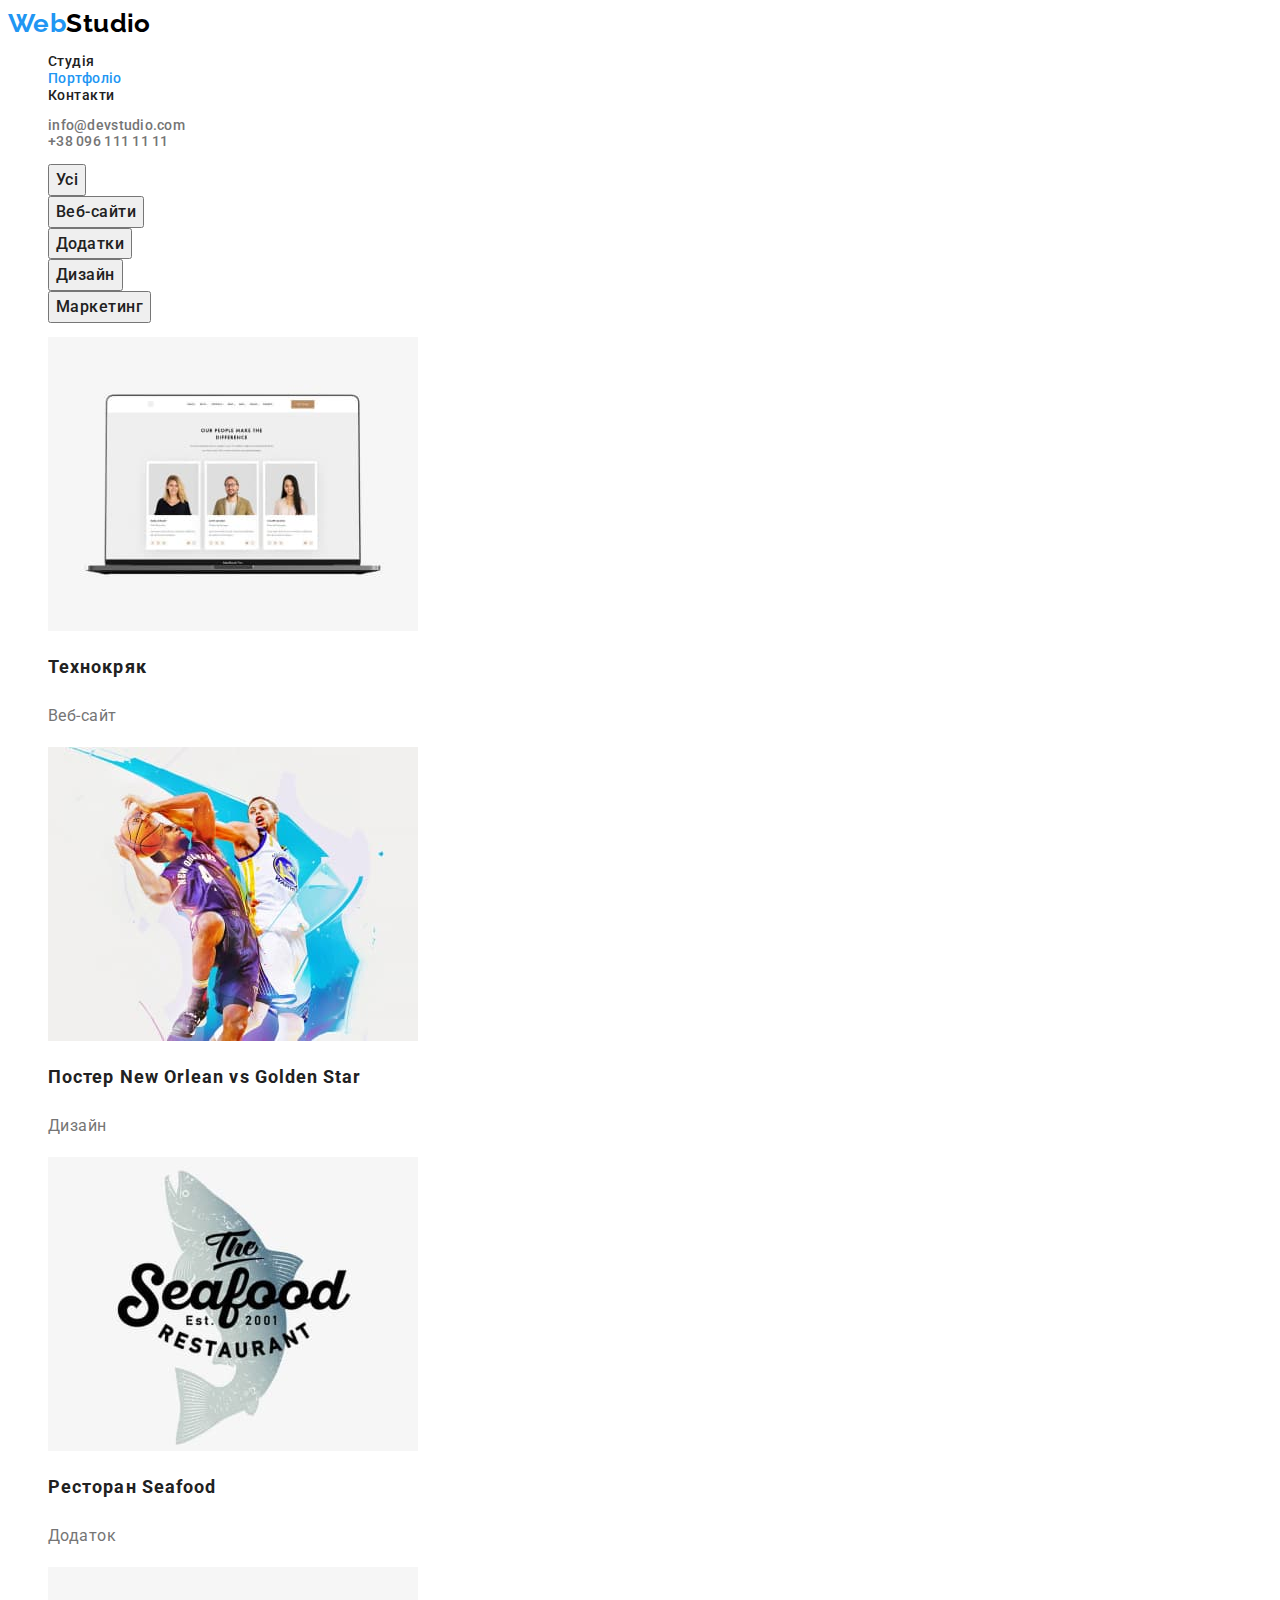
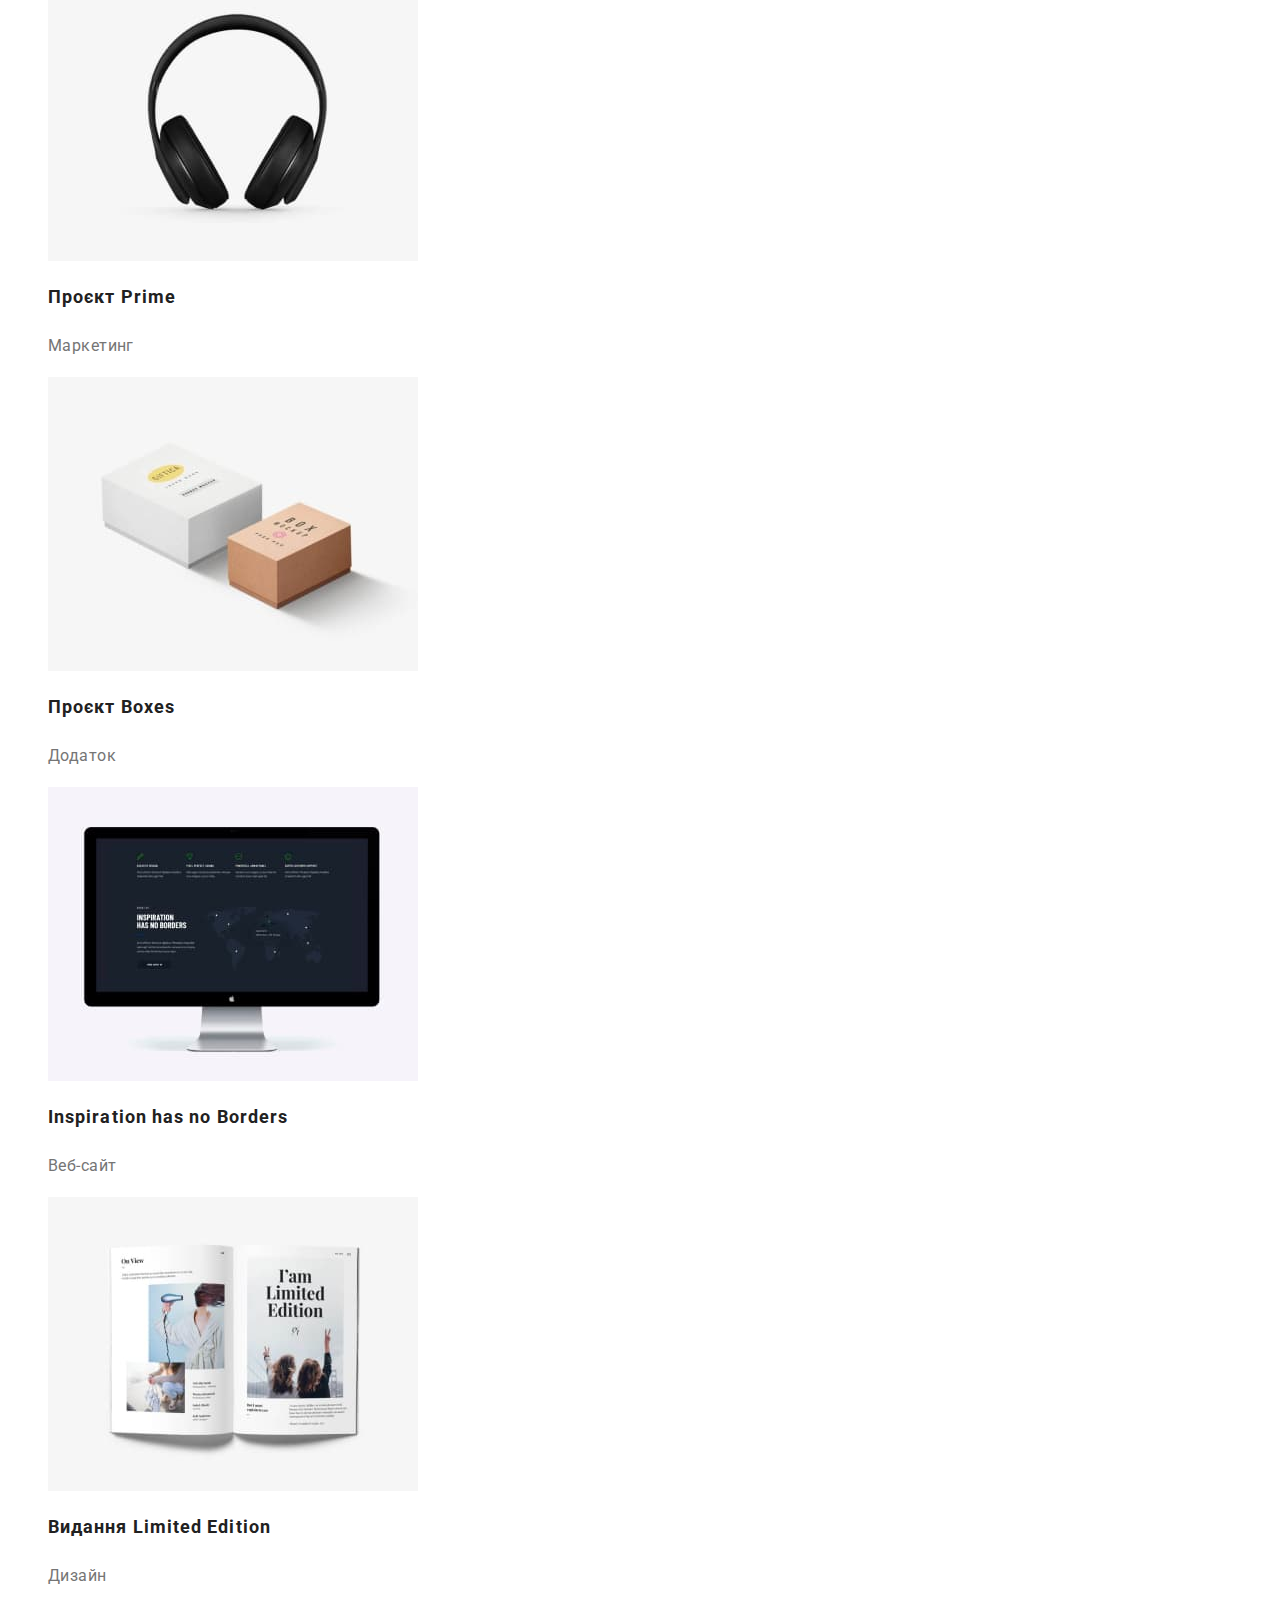
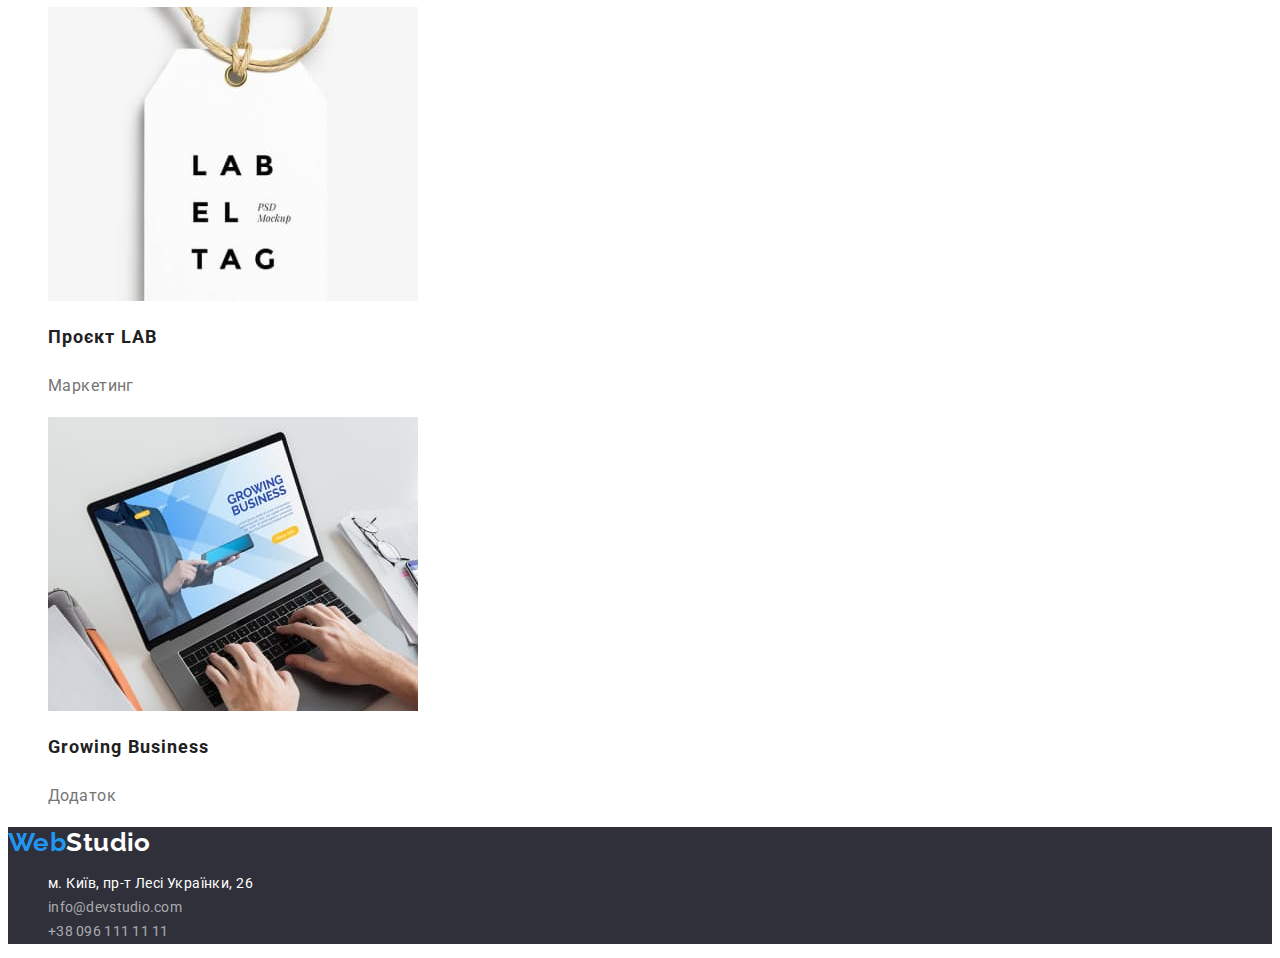
==== portfolio.html @ 1c21b62e "start" ====
<!DOCTYPE html>
<html lang="uk">

<head>
  <meta charset="UTF-8" />
  <meta http-equiv="X-UA-Compatible" content="IE=edge" />
  <meta name="viewport" content="width=device-width, initial-scale=1.0" />
  <title>Document</title>
  <link rel="preconnect" href="https://fonts.googleapis.com" />
  <link rel="preconnect" href="https://fonts.googleapis.com" />
  <link rel="preconnect" href="https://fonts.gstatic.com" crossorigin />
  <link href="https://fonts.googleapis.com/css2?family=Raleway:wght@700&family=Roboto:wght@400;500;700;900&display=swap"
    rel="stylesheet" />

  <link rel="stylesheet" href="./css/styles.css" />
</head>

<body>
  <!--Шапка-->
  <header>
    <nav>
      <a href="./index.html" class="logo">
        <span class="logoblue">Web</span><span class="logoblack">Studio</span></a>
      <ul class="site-nav list">
        <li><a class="site-nav-link link" href="./index.html">Студія</a></li>
        <li><a class="site-nav-link link current" href="./portfolio.html">Портфоліо</a></li>
        <li><a class="site-nav-link link" href="">Контакти</a></li>
      </ul>
    </nav>
    <ul class="contacts list">
      <li>
        <a class="link contacts" href="mailto:info@devstudio.com">info@devstudio.com</a>
      </li>
      <li><a class="link contacts" href="tel:+380961111111">+38 096 111 11 11</a></li>
    </ul>
  </header>
  <main>
    <section>
      <h1 class="visually-hidden">Портфоліо</h1>
      <ul class="filter list">
        <li><button type="button" class="filter-btn btn">Усі</button></li>
        <li><button type="button" class="filter-btn btn">Веб-сайти</button></li>
        <li><button type="button" class="filter-btn btn">Додатки</button></li>
        <li><button type="button" class="filter-btn btn">Дизайн</button></li>
        <li><button type="button" class="filter-btn btn">Маркетинг</button></li>
      </ul>

      <ul class="list projects-list">
        <li>
          <a class="link" href="">
            <img src="images/project_1.jpg" alt="Технокряк" width="370" />
            <h2 class="title">Технокряк</h2>
            <p class="project-text">Веб-сайт</p>
          </a>
        </li>
        <li>
          <a class="link" href="">
            <img src="images/project_2.jpg" alt="Постер New Orlean vs Golden Star" width="370" />
            <h2 class="title">Постер New Orlean vs Golden Star</h2>
            <p class="project-text">Дизайн</p>
          </a>
        </li>
        <li>
          <a class="link" href="">
            <img src="images/project_3.jpg" alt="Ресторан Seafood" width="370" />
            <h2 class="title">Ресторан Seafood</h2>
            <p class="project-text">Додаток</p>
          </a>
        </li>
        <li>
          <a class="link" href="">
            <img src="images/project_4.jpg" alt="Проєкт Prime" width="370" />
            <h2 class="title">Проєкт Prime</h2>
            <p class="project-text">Маркетинг</p>
          </a>
        </li>
        <li>
          <a class="link" href="">
            <img src="images/project_5.jpg" alt="Проєкт Boxes" width="370" />
            <h2 class="title">Проєкт Boxes</h2>
            <p class="project-text">Додаток</p>
          </a>
        </li>
        <li>
          <a class="link" href="">
            <img src="images/project_6.jpg" alt="Inspiration has no Borders" width="370" />
            <h2 class="title">Inspiration has no Borders</h2>
            <p class="project-text">Веб-сайт</p>
          </a>
        </li>
        <li>
          <a class="link" href="">
            <img src="images/project_7.jpg" alt="Видання Limited Edition" width="370" />
            <h2 class="title">Видання Limited Edition</h2>
            <p class="project-text">Дизайн</p>
          </a>
        </li>
        <li>
          <a class="link" href="">
            <img src="images/project_8.jpg" alt="Проєкт LAB" width="370" />
            <h2 class="title">Проєкт LAB</h2>
            <p class="project-text">Маркетинг</p>
          </a>
        </li>
        <li>
          <a class="link" href="">
            <img src="images/project_9.jpg" alt="Growing Business" width="370" />
            <h2 class="title">Growing Business</h2>
            <p class="project-text">Додаток</p>
          </a>
        </li>
      </ul>
    </section>
  </main>

  <footer class="footer">
    <a href="./index.html" class="logo">
      <span class="logoblue">Web</span><span class="logowhite">Studio</span>
    </a>

    <address class="address">
      <ul class="list">
        <li>
          <a class="link address-map" href="https://goo.gl/maps/4FR4H319p54yyL9i7">
            м. Київ, пр-т Лесі Українки, 26</a>
        </li>
        <li class="contacts-list">
          <a class="link address-cont contacts" href="mailto:info@devstudio.com">info@devstudio.com</a>
        </li>
        <li class="contacts">
          <a class="link address-cont contacts" href="tel:+380961111111">+38 096 111 11 11</a>
        </li>
      </ul>
    </address>
  </footer>
</body>

</html>
---- css/styles.css ----
:root {
    --primary-text-color: #757575;
    --title-text-color: #212121;
    --accent-color: #2196F3;
    --primary-white-color: #FFFFFF;
    --logo-black-color: #000000;
    --background-grey-color: #F5F4FA;
}

body {
    background-color: var(--primary-white-color);
    color: var(--primary-text-color);

    font-family: Roboto, sans-serif;
    font-size: 14px;

    letter-spacing: 0.03em;
}

.visually-hidden {
    position: absolute;
    width: 1px;
    height: 1px;
    margin: -1px;
    border: 0;
    padding: 0;

    white-space: nowrap;
    clip-path: inset(100%);
    clip: rect(0 0 0 0);
    overflow: hidden;
}

.list {
    list-style: none;
}

.link {
    text-decoration: none;
}

.link:hover,
.link:focus {
    color: var(--accent-color);
}

.logo {
    font-family: Raleway, sans-serif;
    font-style: normal;
    font-weight: 700;
    font-size: 26px;
    line-height: 1.19;
    text-decoration: none;
}

.logoblue {
    color: var(--accent-color);
}

.logoblack {
    color: var(--logo-black-color);
}

.logowhite {
    color: var(--primary-white-color);
}

/* Site nav */
.site-nav-link {
    color: var(--title-text-color);
    font-weight: 500;
    line-height: 1.14;
    text-decoration: none;
}

/* .site-nav-link:hover,
.site-nav-link:focus{
    color: var(--accent-color);
} */

.contacts {
    color: var(--primary-text-color);
    font-weight: 500;
    line-height: 1.14;
    letter-spacing: 0.02em;
}

/* .contacts:hover, 
.contacts:focus{
    color: var(--accent-color);
} */
.current {
    color: var(--accent-color);
}

/* Hero */
.hero {
    background-color: #2F303A;
}

.hero-title {
    color: var(--primary-white-color);
    font-weight: 900;
    font-size: 44px;
    line-height: 1.36;
    text-align: center;
    letter-spacing: 0.06em;
    text-transform: uppercase;
}

.btn {
    font-family: inherit;
    cursor: pointer;
}

.button-hero {
    color: var(--primary-white-color);
    font-weight: 700;
    font-size: 16px;
    line-height: 1.88;
    letter-spacing: 0.06em;

    background-color: var(--accent-color);
}

.button-hero:hover,
.button-hero:focus {
    background-color: #188CE8;
}


/* Section */
.section-title {
    color: var(--title-text-color);

    font-weight: 700;
    font-size: 36px;
    line-height: 1.17;
    text-align: center;
}

.feature-list-title {
    color: var(--title-text-color);
    font-weight: 700;
    font-size: 14px;
    line-height: 1.14;
    text-transform: uppercase;
}

/* Featchers */
.feature-list .title {
    color: var(--title-text-color);
}

.feature-list {
    line-height: 1.71;
}

.our-team {
    background-color: var(--background-grey-color);
}

.our-team .title {
    color: var(--title-text-color);
    font-weight: 500;
    font-size: 16px;
    line-height: 1.18;
}

.our-team-profession {
    font-size: 16px;
    line-height: 1.18;
}

/* footer */
.footer {
    background-color: #2F303A;
}

.address {
    font-style: normal;
    font-weight: 400;
    line-height: 1.71;
}

.address-map {
    color: var(--primary-white-color);
}

.address-cont {
    color: rgba(255, 255, 255, 0.6);
    font-weight: normal;
    line-height: 1.71;
}

/* .address-cont:hover,
.address-cont:focus{
    color: var(--accent-color);
} */

/* Projects */
.filter-btn {
    color: var(--title-text-color);
    font-style: normal;
    font-weight: 500;
    font-size: 16px;
    line-height: 1.62;
    text-align: center;
    letter-spacing: 0.03em;
}

.filter-btn:hover,
.filter-btn:focus {
    color: var(--primary-white-color);
    background-color: var(--accent-color);
}

.projects-list .title {
    color: var(--title-text-color);
    font-weight: 700;
    font-size: 18px;
    line-height: 2;
    letter-spacing: 0.06em;
}

.project-text {
    color: var(--primary-text-color);
    font-weight: 400;
    font-size: 16px;
    line-height: 1.88;
}
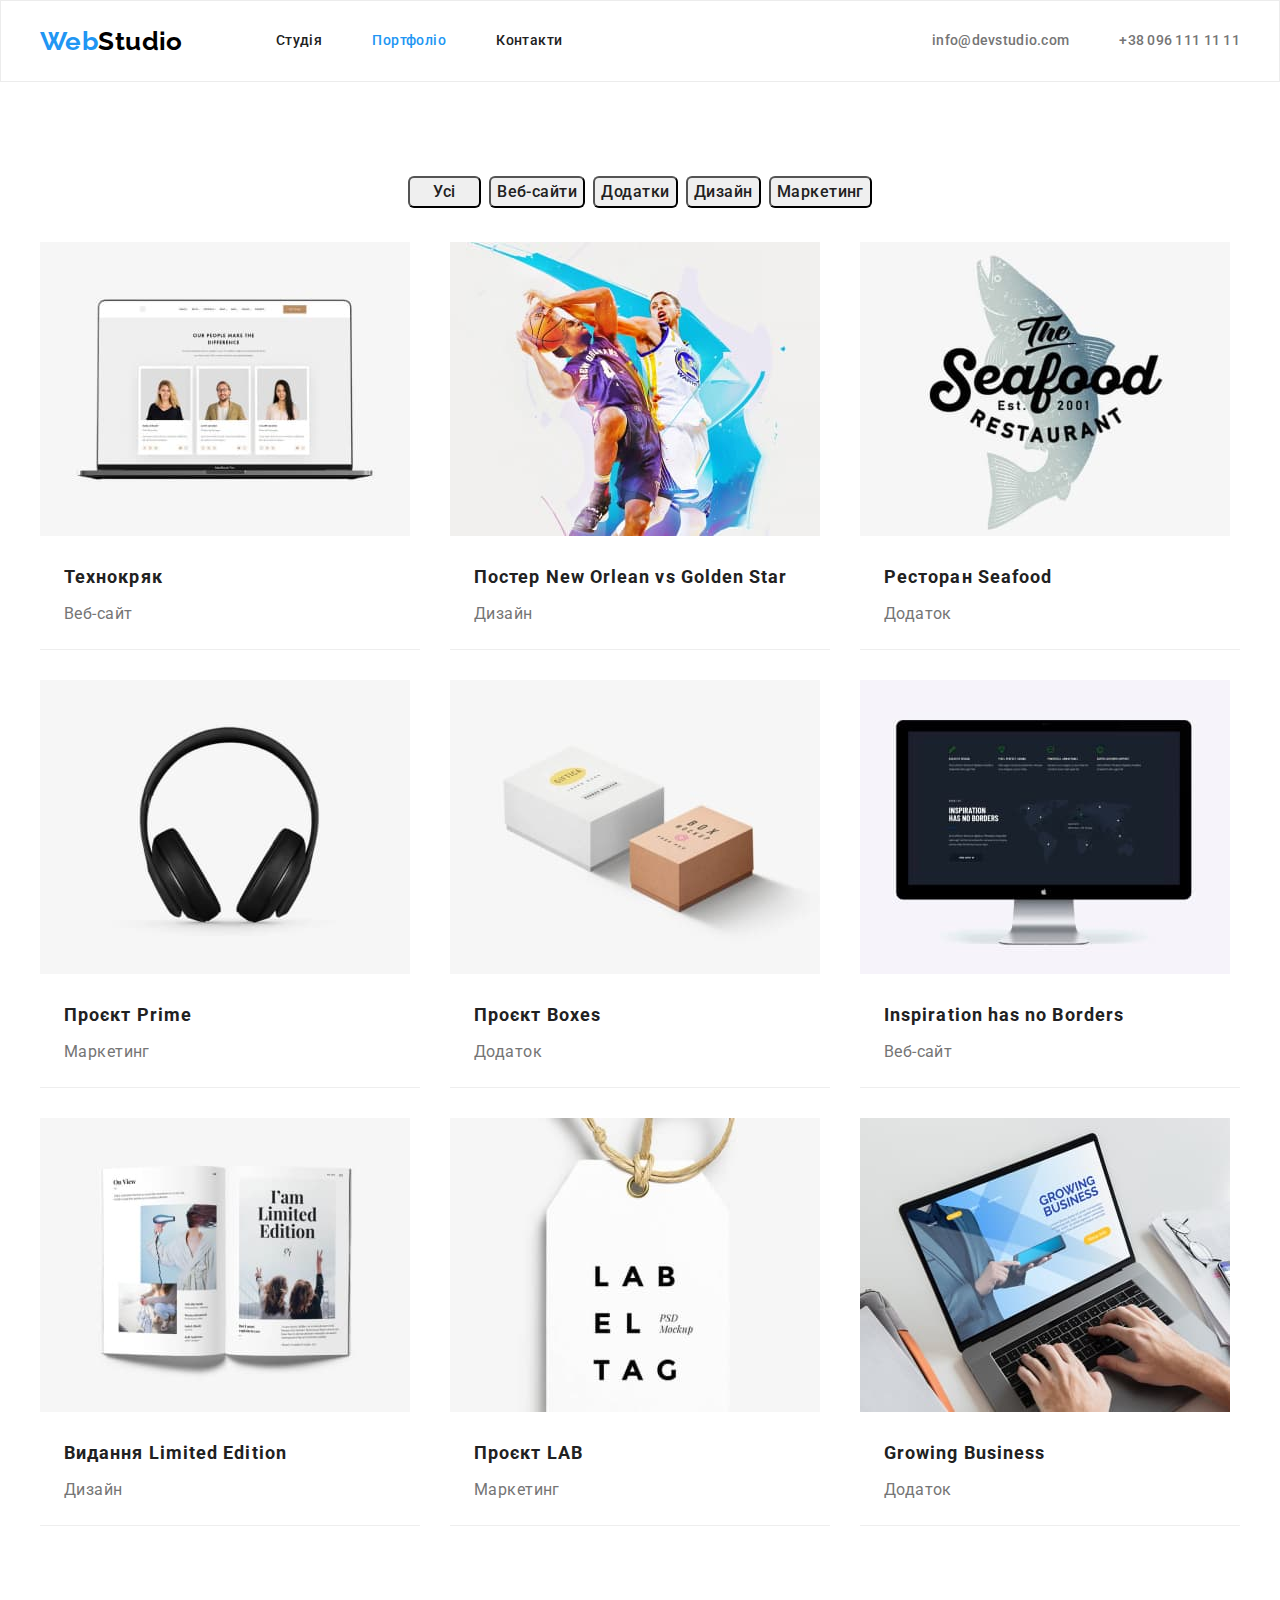
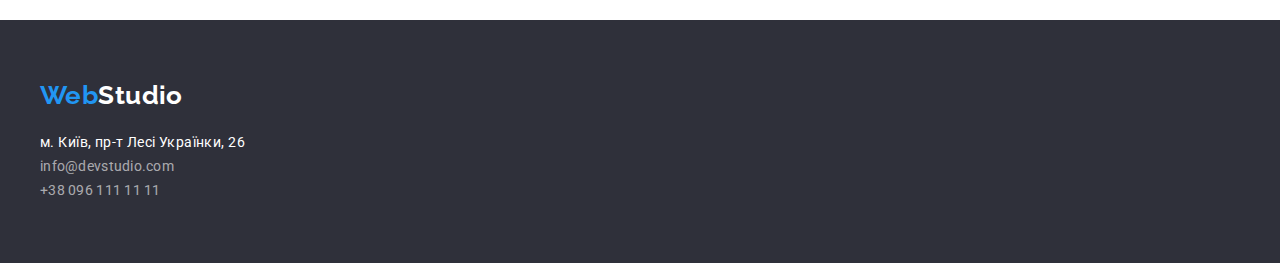
==== commit b738f82d: "hw3 first" ====
--- a/portfolio.html
+++ b/portfolio.html
@@ -11,109 +11,119 @@
   <link rel="preconnect" href="https://fonts.gstatic.com" crossorigin />
   <link href="https://fonts.googleapis.com/css2?family=Raleway:wght@700&family=Roboto:wght@400;500;700;900&display=swap"
     rel="stylesheet" />
-
+  <link rel="stylesheet" href="https://cdnjs.cloudflare.com/ajax/libs/modern-normalize/1.1.0/modern-normalize.min.css">
   <link rel="stylesheet" href="./css/styles.css" />
 </head>
 
 <body>
   <!--Шапка-->
-  <header>
-    <nav>
+  <header class="header">
+    <div class="container main-nav">
       <a href="./index.html" class="logo">
         <span class="logoblue">Web</span><span class="logoblack">Studio</span></a>
-      <ul class="site-nav list">
-        <li><a class="site-nav-link link" href="./index.html">Студія</a></li>
-        <li><a class="site-nav-link link current" href="./portfolio.html">Портфоліо</a></li>
-        <li><a class="site-nav-link link" href="">Контакти</a></li>
+      <nav>
+        <ul class="site-nav list">
+          <li class="item"><a class="site-nav-link link " href="./index.html">Студія</a></li>
+          <li class="item"><a class="site-nav-link link current" href="./portfolio.html">Портфоліо</a></li>
+          <li class="item"><a class="site-nav-link link" href="">Контакти</a></li>
+        </ul>
+      </nav>
+      <ul class="contacts list">
+        <li class="item">
+          <a class="link contacts" href="mailto:info@devstudio.com">info@devstudio.com</a>
+        </li>
+        <li class="item">
+          <a class="link contacts" href="tel:+380961111111">+38 096 111 11 11</a>
+        </li>
       </ul>
-    </nav>
-    <ul class="contacts list">
-      <li>
-        <a class="link contacts" href="mailto:info@devstudio.com">info@devstudio.com</a>
-      </li>
-      <li><a class="link contacts" href="tel:+380961111111">+38 096 111 11 11</a></li>
-    </ul>
+    </div>
   </header>
+
   <main>
-    <section>
+   <div class="container">
+    <section class="section">
       <h1 class="visually-hidden">Портфоліо</h1>
       <ul class="filter list">
-        <li><button type="button" class="filter-btn btn">Усі</button></li>
-        <li><button type="button" class="filter-btn btn">Веб-сайти</button></li>
-        <li><button type="button" class="filter-btn btn">Додатки</button></li>
-        <li><button type="button" class="filter-btn btn">Дизайн</button></li>
-        <li><button type="button" class="filter-btn btn">Маркетинг</button></li>
+        <li class="item"><button type="button" class="filter-btn btn">Усі</button></li>
+        <li class="item"><button type="button" class="filter-btn btn">Веб-сайти</button></li>
+        <li class="item"><button type="button" class="filter-btn btn">Додатки</button></li>
+        <li class="item"><button type="button" class="filter-btn btn">Дизайн</button></li>
+        <li class="item"><button type="button" class="filter-btn btn">Маркетинг</button></li>
       </ul>
-
-      <ul class="list projects-list">
-        <li>
-          <a class="link" href="">
-            <img src="images/project_1.jpg" alt="Технокряк" width="370" />
-            <h2 class="title">Технокряк</h2>
-            <p class="project-text">Веб-сайт</p>
-          </a>
-        </li>
-        <li>
-          <a class="link" href="">
-            <img src="images/project_2.jpg" alt="Постер New Orlean vs Golden Star" width="370" />
-            <h2 class="title">Постер New Orlean vs Golden Star</h2>
-            <p class="project-text">Дизайн</p>
-          </a>
-        </li>
-        <li>
-          <a class="link" href="">
-            <img src="images/project_3.jpg" alt="Ресторан Seafood" width="370" />
-            <h2 class="title">Ресторан Seafood</h2>
-            <p class="project-text">Додаток</p>
-          </a>
-        </li>
-        <li>
-          <a class="link" href="">
-            <img src="images/project_4.jpg" alt="Проєкт Prime" width="370" />
-            <h2 class="title">Проєкт Prime</h2>
-            <p class="project-text">Маркетинг</p>
-          </a>
-        </li>
-        <li>
-          <a class="link" href="">
-            <img src="images/project_5.jpg" alt="Проєкт Boxes" width="370" />
-            <h2 class="title">Проєкт Boxes</h2>
-            <p class="project-text">Додаток</p>
-          </a>
-        </li>
-        <li>
-          <a class="link" href="">
-            <img src="images/project_6.jpg" alt="Inspiration has no Borders" width="370" />
-            <h2 class="title">Inspiration has no Borders</h2>
-            <p class="project-text">Веб-сайт</p>
-          </a>
-        </li>
-        <li>
-          <a class="link" href="">
-            <img src="images/project_7.jpg" alt="Видання Limited Edition" width="370" />
-            <h2 class="title">Видання Limited Edition</h2>
-            <p class="project-text">Дизайн</p>
-          </a>
-        </li>
-        <li>
-          <a class="link" href="">
-            <img src="images/project_8.jpg" alt="Проєкт LAB" width="370" />
-            <h2 class="title">Проєкт LAB</h2>
-            <p class="project-text">Маркетинг</p>
-          </a>
-        </li>
-        <li>
-          <a class="link" href="">
-            <img src="images/project_9.jpg" alt="Growing Business" width="370" />
-            <h2 class="title">Growing Business</h2>
-            <p class="project-text">Додаток</p>
-          </a>
-        </li>
-      </ul>
+    
+      <div class="flex-container">
+        <ul class="flex-container list projects-list">
+          <li class="flex-element">
+            <a class="link" href="">
+              <img src="images/project_1.jpg" alt="Технокряк" width="370" />
+              <h2 class="title">Технокряк</h2>
+              <p class="project-text">Веб-сайт</p>
+            </a>
+          </li>
+          <li class="flex-element">
+            <a class="link" href="">
+              <img src="images/project_2.jpg" alt="Постер New Orlean vs Golden Star" width="370" />
+              <h2 class="title">Постер New Orlean vs Golden Star</h2>
+              <p class="project-text">Дизайн</p>
+            </a>
+          </li>
+          <li class="flex-element">
+            <a class="link" href="">
+              <img src="images/project_3.jpg" alt="Ресторан Seafood" width="370" />
+              <h2 class="title">Ресторан Seafood</h2>
+              <p class="project-text">Додаток</p>
+            </a>
+          </li>
+          <li class="flex-element">
+            <a class="link" href="">
+              <img src="images/project_4.jpg" alt="Проєкт Prime" width="370" />
+              <h2 class="title">Проєкт Prime</h2>
+              <p class="project-text">Маркетинг</p>
+            </a>
+          </li>
+          <li class="flex-element">
+            <a class="link" href="">
+              <img src="images/project_5.jpg" alt="Проєкт Boxes" width="370" />
+              <h2 class="title">Проєкт Boxes</h2>
+              <p class="project-text">Додаток</p>
+            </a>
+          </li>
+          <li class="flex-element">
+            <a class="link" href="">
+              <img src="images/project_6.jpg" alt="Inspiration has no Borders" width="370" />
+              <h2 class="title">Inspiration has no Borders</h2>
+              <p class="project-text">Веб-сайт</p>
+            </a>
+          </li>
+          <li class="flex-element">
+            <a class="link" href="">
+              <img src="images/project_7.jpg" alt="Видання Limited Edition" width="370" />
+              <h2 class="title">Видання Limited Edition</h2>
+              <p class="project-text">Дизайн</p>
+            </a>
+          </li>
+          <li class="flex-element">
+            <a class="link" href="">
+              <img src="images/project_8.jpg" alt="Проєкт LAB" width="370" />
+              <h2 class="title">Проєкт LAB</h2>
+              <p class="project-text">Маркетинг</p>
+            </a>
+          </li>
+          <li class="flex-element">
+            <a class="link" href="">
+              <img src="images/project_9.jpg" alt="Growing Business" width="370" />
+              <h2 class="title">Growing Business</h2>
+              <p class="project-text">Додаток</p>
+            </a>
+          </li>
+        </ul>
+      </div>
     </section>
+   </div>
   </main>
 
-  <footer class="footer">
+<footer class="footer">
+  <div class="container">
     <a href="./index.html" class="logo">
       <span class="logoblue">Web</span><span class="logowhite">Studio</span>
     </a>
@@ -127,12 +137,13 @@
         <li class="contacts-list">
           <a class="link address-cont contacts" href="mailto:info@devstudio.com">info@devstudio.com</a>
         </li>
-        <li class="contacts">
+        <li class="contacts-list">
           <a class="link address-cont contacts" href="tel:+380961111111">+38 096 111 11 11</a>
         </li>
       </ul>
-    </address>
-  </footer>
+  </div>
+  </address>
+</footer>
 </body>
 
 </html>--- a/css/styles.css
+++ b/css/styles.css
@@ -1,3 +1,15 @@
+html {
+    box-sizing: border-box;
+}
+
+*,
+*::before,
+*::after {
+    box-sizing: inherit;
+}
+
+
+
 :root {
     --primary-text-color: #757575;
     --title-text-color: #212121;
@@ -31,7 +43,18 @@
     overflow: hidden;
 }
 
+.container {
+    width: 1230px;
+    padding-left: 15px;
+    padding-right: 15px;
+    /* margin-left: auto;
+  margin-right: auto; */
+    margin: 0 auto;
+}
+
 .list {
+    padding: 0;
+    margin: 0;
     list-style: none;
 }
 
@@ -44,7 +67,18 @@
     color: var(--accent-color);
 }
 
+.header {
+    border: 1px solid #ECECEC;
+}
+
+.main-nav {
+    display: flex;
+    align-items: center;
+}
+
 .logo {
+    display: block; 
+
     font-family: Raleway, sans-serif;
     font-style: normal;
     font-weight: 700;
@@ -66,25 +100,51 @@
 }
 
 /* Site nav */
+.site-nav {
+    display: flex;
+    margin-left: 93px;
+}
+
 .site-nav-link {
+    display: block;
+
+    padding-top: 32px;
+    padding-bottom: 32px;
+
     color: var(--title-text-color);
     font-weight: 500;
     line-height: 1.14;
     text-decoration: none;
 }
 
+
+
+.site-nav .item+.item {
+    margin-left: 50px;
+}
+
 /* .site-nav-link:hover,
 .site-nav-link:focus{
     color: var(--accent-color);
 } */
 
 .contacts {
+    display: flex;
+    margin-left: auto;
     color: var(--primary-text-color);
     font-weight: 500;
     line-height: 1.14;
     letter-spacing: 0.02em;
 }
-
+.contacts .link {
+    display: block;
+    margin-left: auto;
+    padding-top: 32px;
+    padding-bottom: 32px;
+}
+.contacts .item+.item {
+    margin-left: 50px;
+}
 /* .contacts:hover, 
 .contacts:focus{
     color: var(--accent-color);
@@ -95,22 +155,31 @@
 
 /* Hero */
 .hero {
+    padding: 200px 0px;
     background-color: #2F303A;
+    text-align: center;
 }
 
 .hero-title {
+    margin-top: 0px;
+    margin-bottom: 30px;
     color: var(--primary-white-color);
     font-weight: 900;
     font-size: 44px;
     line-height: 1.36;
-    text-align: center;
     letter-spacing: 0.06em;
     text-transform: uppercase;
+
+
 }
 
 .btn {
+    display: inline-block;
     font-family: inherit;
     cursor: pointer;
+    border-radius: 6px;
+    
+    
 }
 
 .button-hero {
@@ -130,7 +199,14 @@
 
 
 /* Section */
+.section {
+    padding-top: 94px;
+    padding-bottom: 94px;
+}
 .section-title {
+    margin-top: 0px;
+    margin-bottom: 50px;
+
     color: var(--title-text-color);
 
     font-weight: 700;
@@ -138,8 +214,19 @@
     line-height: 1.17;
     text-align: center;
 }
+/* Featchers */
+.feature-list {
+    display: flex;
+    
+    line-height: 1.71;
+}
+.feature-list .item+.item {
+    margin-left: 30px;
+}
 
 .feature-list-title {
+    margin-top: 0px;
+    margin-bottom: 10px;
     color: var(--title-text-color);
     font-weight: 700;
     font-size: 14px;
@@ -147,37 +234,68 @@
     text-transform: uppercase;
 }
 
-/* Featchers */
+
 .feature-list .title {
     color: var(--title-text-color);
 }
 
-.feature-list {
-    line-height: 1.71;
-}
-
+.feature-list p {
+    margin-top: 0px;
+    margin-bottom: 0px;
+}
+
+.our-works {
+    padding-top: 0;
+}
+.our-works-list{
+    display: flex;
+}
+
+.our-works-list .item+.item {
+    margin-left: 30px;
+}
 .our-team {
     background-color: var(--background-grey-color);
 }
+.our-team-box{
+    box-shadow: 0px 1px 3px rgba(0, 0, 0, 0.12), 0px 1px 1px rgba(0, 0, 0, 0.14), 0px 2px 1px rgba(0, 0, 0, 0.2);
+    border-radius: 0px 0px 4px 4px;
+}
+
+.our-team-list {
+    display: flex;
+}
+.our-team-list .item+.item {
+    margin-left: 30px;
+}
 
 .our-team .title {
+    margin-top: 30px;
+    margin-bottom: 10px;
+
     color: var(--title-text-color);
     font-weight: 500;
     font-size: 16px;
     line-height: 1.18;
+    text-align: center;
 }
 
 .our-team-profession {
+    margin-top: 10px;
+    margin-bottom: 30px;
     font-size: 16px;
     line-height: 1.18;
+    text-align: center;
 }
 
 /* footer */
+
 .footer {
     background-color: #2F303A;
 }
 
 .address {
+    margin-top: 20px;
     font-style: normal;
     font-weight: 400;
     line-height: 1.71;
@@ -192,14 +310,30 @@
     font-weight: normal;
     line-height: 1.71;
 }
-
+.footer .container{
+    padding-top: 60px;
+    padding-bottom: 60px;
+}
 /* .address-cont:hover,
 .address-cont:focus{
     color: var(--accent-color);
 } */
 
 /* Projects */
+.filter {
+    display: flex;
+    justify-content: center;
+    margin-bottom: 34px;
+    
+}
+
+.filter .item+.item {
+    margin-left: 8px;
+}
+
 .filter-btn {
+    /* margin-right: 8px; */
+    min-width: 73px;
     color: var(--title-text-color);
     font-style: normal;
     font-weight: 500;
@@ -209,6 +343,8 @@
     letter-spacing: 0.03em;
 }
 
+
+
 .filter-btn:hover,
 .filter-btn:focus {
     color: var(--primary-white-color);
@@ -216,6 +352,8 @@
 }
 
 .projects-list .title {
+    margin-left: 24px;
+
     color: var(--title-text-color);
     font-weight: 700;
     font-size: 18px;
@@ -224,8 +362,49 @@
 }
 
 .project-text {
+    margin-top: 0px;
+    margin-bottom: 20px;
+    margin-left: 24px;
+
     color: var(--primary-text-color);
     font-weight: 400;
     font-size: 16px;
     line-height: 1.88;
-}+}
+
+.flex-element .title {
+    margin-top: 20px;
+    margin-bottom: 4px;
+}
+.flex-container {
+    display: flex;
+    flex-wrap: wrap;
+    
+}
+
+.flex-element {
+    width: calc((100% - 60px) / 3);
+    margin-right: 30px;
+    margin-bottom: 30px;
+
+    border-bottom-width: 1px;
+    border-bottom-style: solid;
+    border-bottom-color: #EEEEEE;
+}
+
+.flex-element:nth-child(3n) {
+    margin-right: 0;
+}
+.flex-element:nth-last-child(-n + 3) {
+    margin-bottom: 0;
+}
+/* Альтернатива
+.flex-element:not(:nth-child(3n)){
+    margin-right: 30px;
+}
+.flex-element:not(:nth-last-child(-n + 3)){
+    margin-bottom: 30px;
+} */
+
+
+
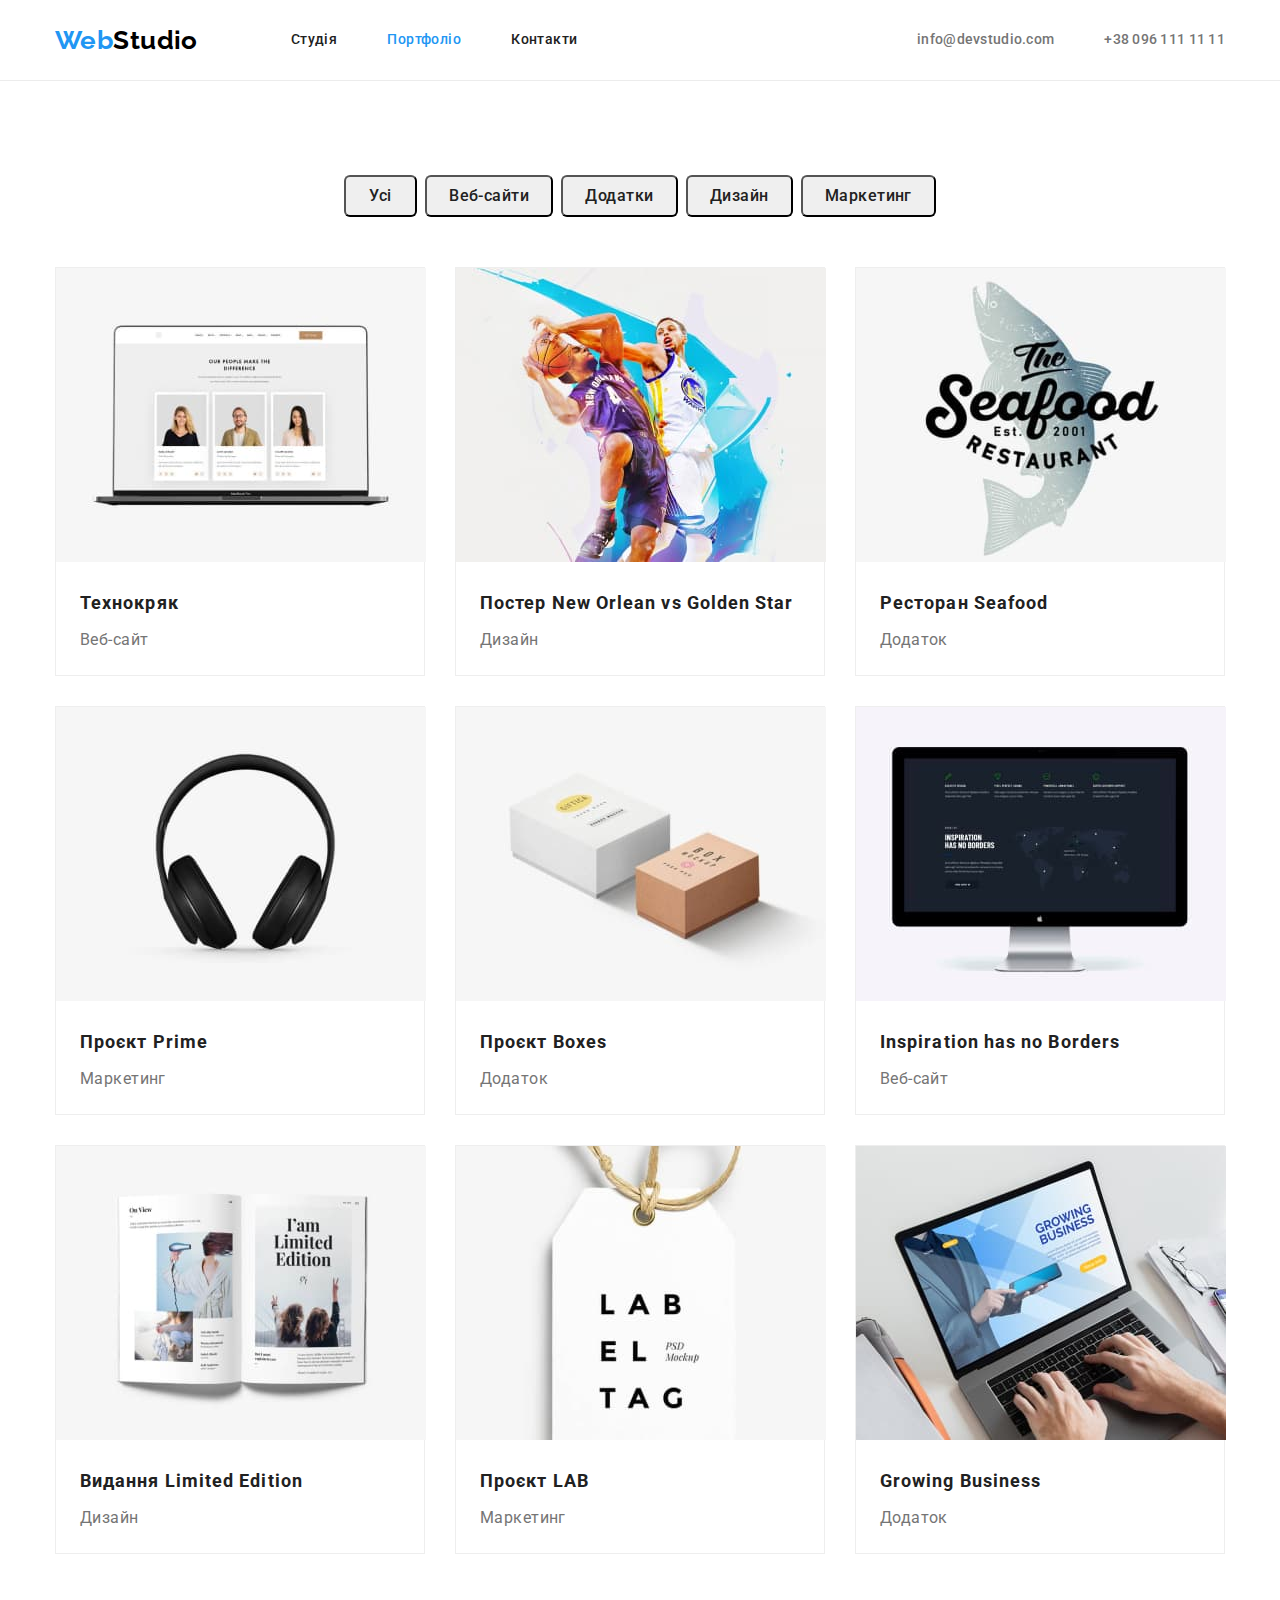
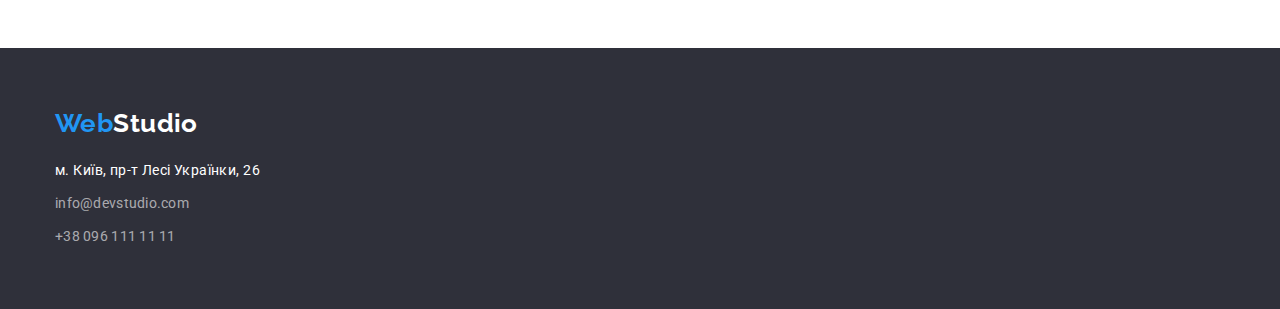
==== commit 96c96455: "2nd chance" ====
--- a/portfolio.html
+++ b/portfolio.html
@@ -40,8 +40,10 @@
   </header>
 
   <main>
-   <div class="container">
+   
     <section class="section">
+      <div class="container">
+
       <h1 class="visually-hidden">Портфоліо</h1>
       <ul class="filter list">
         <li class="item"><button type="button" class="filter-btn btn">Усі</button></li>
@@ -56,70 +58,90 @@
           <li class="flex-element">
             <a class="link" href="">
               <img src="images/project_1.jpg" alt="Технокряк" width="370" />
-              <h2 class="title">Технокряк</h2>
-              <p class="project-text">Веб-сайт</p>
+              <div class="flex-description">
+                <h2 class="title">Технокряк</h2>
+                <p class="project-text">Веб-сайт</p>
+              </div>
             </a>
           </li>
           <li class="flex-element">
             <a class="link" href="">
               <img src="images/project_2.jpg" alt="Постер New Orlean vs Golden Star" width="370" />
+              <div class="flex-description"> 
               <h2 class="title">Постер New Orlean vs Golden Star</h2>
               <p class="project-text">Дизайн</p>
+              </div>
             </a>
           </li>
           <li class="flex-element">
             <a class="link" href="">
               <img src="images/project_3.jpg" alt="Ресторан Seafood" width="370" />
+            <div class="flex-description">
               <h2 class="title">Ресторан Seafood</h2>
               <p class="project-text">Додаток</p>
+            </div>
             </a>
           </li>
           <li class="flex-element">
             <a class="link" href="">
               <img src="images/project_4.jpg" alt="Проєкт Prime" width="370" />
-              <h2 class="title">Проєкт Prime</h2>
-              <p class="project-text">Маркетинг</p>
+              <div class="flex-description">
+                <h2 class="title">Проєкт Prime</h2>
+                <p class="project-text">Маркетинг</p>
+              </div>
             </a>
           </li>
           <li class="flex-element">
             <a class="link" href="">
               <img src="images/project_5.jpg" alt="Проєкт Boxes" width="370" />
-              <h2 class="title">Проєкт Boxes</h2>
-              <p class="project-text">Додаток</p>
+              <div class="flex-description">
+                <h2 class="title">Проєкт Boxes</h2>
+                <p class="project-text">Додаток</p>
+              </div>
             </a>
           </li>
           <li class="flex-element">
             <a class="link" href="">
               <img src="images/project_6.jpg" alt="Inspiration has no Borders" width="370" />
-              <h2 class="title">Inspiration has no Borders</h2>
-              <p class="project-text">Веб-сайт</p>
+              <div class="flex-description">
+                <h2 class="title">Inspiration has no Borders</h2>
+                <p class="project-text">Веб-сайт</p>
+              </div>
             </a>
           </li>
           <li class="flex-element">
             <a class="link" href="">
               <img src="images/project_7.jpg" alt="Видання Limited Edition" width="370" />
-              <h2 class="title">Видання Limited Edition</h2>
-              <p class="project-text">Дизайн</p>
+              <div class="flex-description">
+                <h2 class="title">Видання Limited Edition</h2>
+                <p class="project-text">Дизайн</p>
+              </div>
             </a>
           </li>
           <li class="flex-element">
             <a class="link" href="">
               <img src="images/project_8.jpg" alt="Проєкт LAB" width="370" />
-              <h2 class="title">Проєкт LAB</h2>
-              <p class="project-text">Маркетинг</p>
+              <div class="flex-description">
+                <h2 class="title">Проєкт LAB</h2>
+                <p class="project-text">Маркетинг</p>
+              </div>
             </a>
           </li>
           <li class="flex-element">
             <a class="link" href="">
               <img src="images/project_9.jpg" alt="Growing Business" width="370" />
-              <h2 class="title">Growing Business</h2>
-              <p class="project-text">Додаток</p>
+              <div class="flex-description">
+                <h2 class="title">Growing Business</h2>
+                <p class="project-text">Додаток</p>
+              </div>
             </a>
           </li>
         </ul>
       </div>
+
+      </div>
     </section>
-   </div>
+   
   </main>
 
 <footer class="footer">
--- a/css/styles.css
+++ b/css/styles.css
@@ -44,7 +44,7 @@
 }
 
 .container {
-    width: 1230px;
+    width: 1200px;
     padding-left: 15px;
     padding-right: 15px;
     /* margin-left: auto;
@@ -68,7 +68,9 @@
 }
 
 .header {
-    border: 1px solid #ECECEC;
+    border-bottom-width: 1px;
+    border-bottom-style: solid;
+    border-bottom-color: #ECECEC;
 }
 
 .main-nav {
@@ -161,15 +163,17 @@
 }
 
 .hero-title {
-    margin-top: 0px;
+    margin: 0px auto;
     margin-bottom: 30px;
+
     color: var(--primary-white-color);
     font-weight: 900;
     font-size: 44px;
     line-height: 1.36;
     letter-spacing: 0.06em;
     text-transform: uppercase;
-
+    max-width: 696px;
+    text-align: center;
 
 }
 
@@ -183,6 +187,10 @@
 }
 
 .button-hero {
+    /* padding: 10px 32px; */
+    width: 216px;
+    height: 50px;
+
     color: var(--primary-white-color);
     font-weight: 700;
     font-size: 16px;
@@ -235,15 +243,19 @@
 }
 
 
-.feature-list .title {
-    color: var(--title-text-color);
-}
+/* .feature-list .title {
+    color: var(--title-text-color);
+} */
 
 .feature-list p {
     margin-top: 0px;
     margin-bottom: 0px;
 }
 
+.feature-description {
+    width: 270px;
+}
+
 .our-works {
     padding-top: 0;
 }
@@ -269,8 +281,13 @@
     margin-left: 30px;
 }
 
+.our-team-description{
+    margin-top: 30px;
+    margin-bottom: 30px;
+}
+
 .our-team .title {
-    margin-top: 30px;
+    margin-top: 0;
     margin-bottom: 10px;
 
     color: var(--title-text-color);
@@ -281,8 +298,9 @@
 }
 
 .our-team-profession {
-    margin-top: 10px;
-    margin-bottom: 30px;
+    margin-top: 0;
+    margin-bottom: 0;
+
     font-size: 16px;
     line-height: 1.18;
     text-align: center;
@@ -302,10 +320,12 @@
 }
 
 .address-map {
+    margin-top: 9px;
     color: var(--primary-white-color);
 }
 
 .address-cont {
+    margin-top: 9px;
     color: rgba(255, 255, 255, 0.6);
     font-weight: normal;
     line-height: 1.71;
@@ -323,7 +343,7 @@
 .filter {
     display: flex;
     justify-content: center;
-    margin-bottom: 34px;
+    margin-bottom: 50px;
     
 }
 
@@ -332,7 +352,8 @@
 }
 
 .filter-btn {
-    /* margin-right: 8px; */
+    padding: 6px 22px;
+
     min-width: 73px;
     color: var(--title-text-color);
     font-style: normal;
@@ -362,9 +383,9 @@
 }
 
 .project-text {
-    margin-top: 0px;
-    margin-bottom: 20px;
-    margin-left: 24px;
+    margin: 0;
+    /* margin-bottom: 20px;
+    margin-left: 24px; */
 
     color: var(--primary-text-color);
     font-weight: 400;
@@ -373,23 +394,38 @@
 }
 
 .flex-element .title {
-    margin-top: 20px;
+    /* margin-top: 20px; */
+    margin: 0;
     margin-bottom: 4px;
 }
 .flex-container {
     display: flex;
     flex-wrap: wrap;
     
+}
+.flex-description {
+    margin: 20px 24px;
 }
 
 .flex-element {
     width: calc((100% - 60px) / 3);
     margin-right: 30px;
     margin-bottom: 30px;
-
-    border-bottom-width: 1px;
-    border-bottom-style: solid;
-    border-bottom-color: #EEEEEE;
+    border: 1px solid #EEEEEE;
+
+
+    /* Встановить стилі правої рамки
+        border-right-width: 1px;
+        border-right-style: solid;
+        border-right-color: #EEEEEE;
+    
+        border-bottom-width: 1px;
+        border-bottom-style: solid;
+        border-bottom-color: #EEEEEE;
+    
+        border-left-width: 1px;
+        border-left-style: solid;
+        border-left-color: #EEEEEE; */
 }
 
 .flex-element:nth-child(3n) {
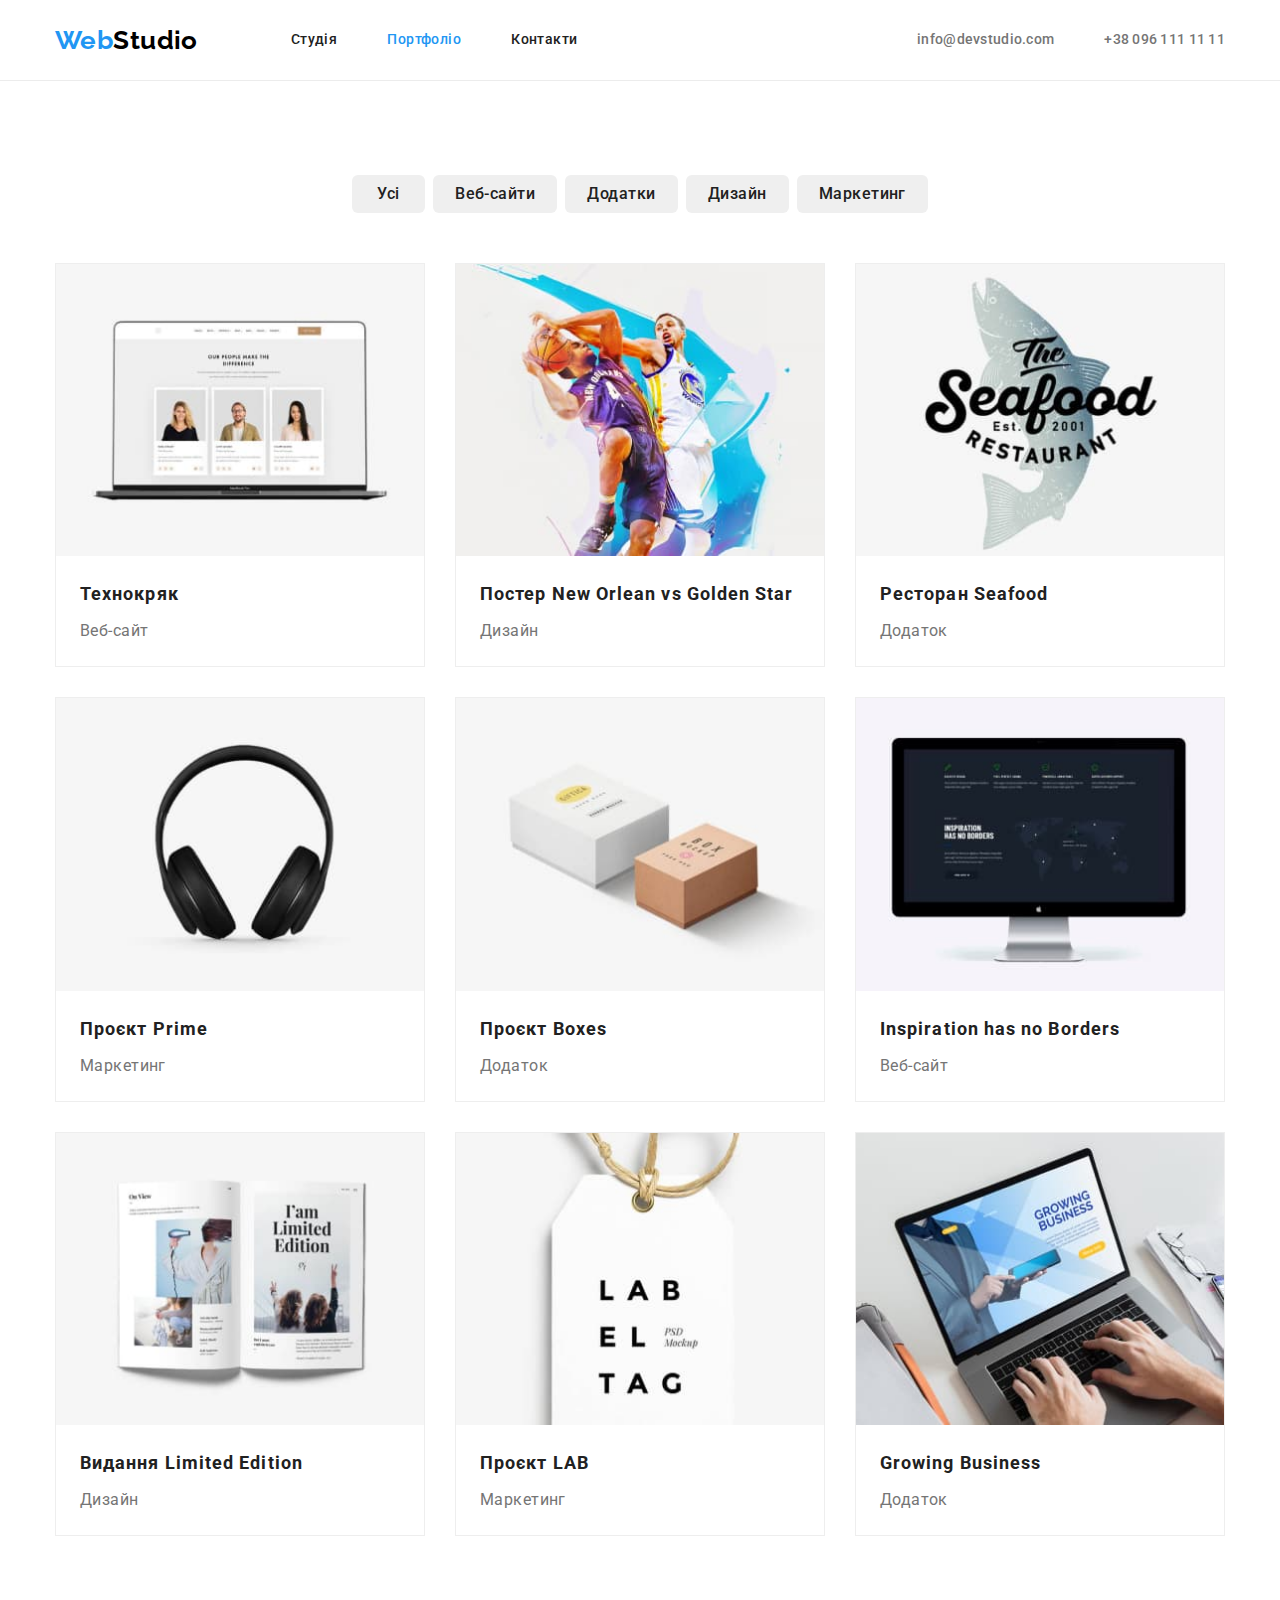
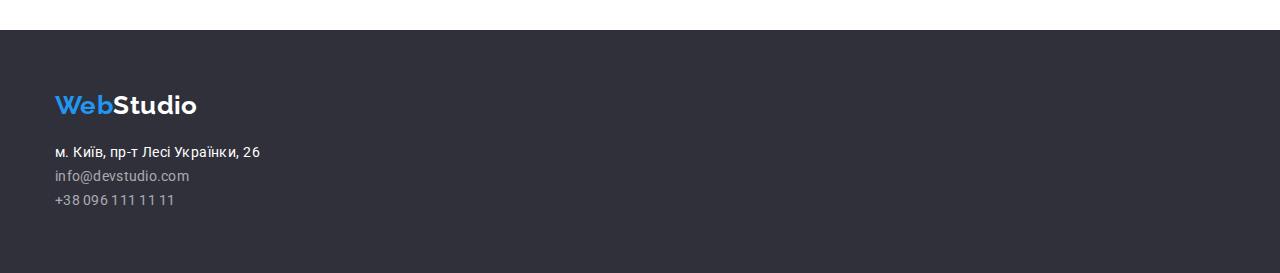
==== commit b23ca323: "Зміни" ====
--- a/portfolio.html
+++ b/portfolio.html
@@ -144,28 +144,28 @@
    
   </main>
 
-<footer class="footer">
-  <div class="container">
-    <a href="./index.html" class="logo">
-      <span class="logoblue">Web</span><span class="logowhite">Studio</span>
-    </a>
-
-    <address class="address">
-      <ul class="list">
-        <li>
-          <a class="link address-map" href="https://goo.gl/maps/4FR4H319p54yyL9i7">
-            м. Київ, пр-т Лесі Українки, 26</a>
-        </li>
-        <li class="contacts-list">
-          <a class="link address-cont contacts" href="mailto:info@devstudio.com">info@devstudio.com</a>
-        </li>
-        <li class="contacts-list">
-          <a class="link address-cont contacts" href="tel:+380961111111">+38 096 111 11 11</a>
-        </li>
-      </ul>
-  </div>
-  </address>
-</footer>
+ <footer class="footer">
+    <div class="container">
+      <a href="./index.html" class="logo">
+        <span class="logoblue">Web</span><span class="logowhite">Studio</span>
+      </a>
+      
+      <address class="address">
+        <ul class="list">
+          <li>
+            <a class="link address-map" href="https://goo.gl/maps/4FR4H319p54yyL9i7">
+              м. Київ, пр-т Лесі Українки, 26</a>
+          </li>
+          <li class="contacts-list">
+            <a class="link address-cont contacts" href="mailto:info@devstudio.com">info@devstudio.com</a>
+          </li>
+          <li class="contacts-list ">
+            <a class="link address-cont contacts" href="tel:+380961111111">+38 096 111 11 11</a>
+          </li>
+        </ul>
+    </div>
+    </address>
+  </footer>
 </body>
 
 </html>--- a/css/styles.css
+++ b/css/styles.css
@@ -1,128 +1,150 @@
-html {
-    box-sizing: border-box;
-}
-
 *,
 *::before,
 *::after {
-    box-sizing: inherit;
-}
-
-
+  box-sizing: border-box;
+}
+p,
+h1,
+h2,
+h3,
+h4,
+h5,
+h6 {
+  margin: 0;
+}
+ul,
+ol {
+  margin: 0;
+  padding-left: 0;
+  list-style: none;
+}
+button {
+  cursor: pointer;
+  font-family: inherit;
+}
+address {
+  font-style: normal;
+}
+a {
+  text-decoration: none;
+}
+img {
+  display: block;
+  max-width: 100%;
+  height: auto;
+}
 
 :root {
-    --primary-text-color: #757575;
-    --title-text-color: #212121;
-    --accent-color: #2196F3;
-    --primary-white-color: #FFFFFF;
-    --logo-black-color: #000000;
-    --background-grey-color: #F5F4FA;
+  --primary-text-color: #757575;
+  --title-text-color: #212121;
+  --accent-color: #2196f3;
+  --primary-white-color: #ffffff;
+  --logo-black-color: #000000;
+  --background-grey-color: #f5f4fa;
 }
 
 body {
-    background-color: var(--primary-white-color);
-    color: var(--primary-text-color);
-
-    font-family: Roboto, sans-serif;
-    font-size: 14px;
-
-    letter-spacing: 0.03em;
+  background-color: var(--primary-white-color);
+  color: var(--primary-text-color);
+
+  font-family: Roboto, sans-serif;
+  font-size: 14px;
+
+  letter-spacing: 0.03em;
 }
 
 .visually-hidden {
-    position: absolute;
-    width: 1px;
-    height: 1px;
-    margin: -1px;
-    border: 0;
-    padding: 0;
-
-    white-space: nowrap;
-    clip-path: inset(100%);
-    clip: rect(0 0 0 0);
-    overflow: hidden;
+  position: absolute;
+  width: 1px;
+  height: 1px;
+  margin: -1px;
+  border: 0;
+  padding: 0;
+
+  white-space: nowrap;
+  clip-path: inset(100%);
+  clip: rect(0 0 0 0);
+  overflow: hidden;
 }
 
 .container {
-    width: 1200px;
-    padding-left: 15px;
-    padding-right: 15px;
-    /* margin-left: auto;
+  width: 1200px;
+  padding-left: 15px;
+  padding-right: 15px;
+  /* margin-left: auto;
   margin-right: auto; */
-    margin: 0 auto;
+  margin: 0 auto;
 }
 
 .list {
-    padding: 0;
-    margin: 0;
-    list-style: none;
+  padding: 0;
+  margin: 0;
+  list-style: none;
 }
 
 .link {
-    text-decoration: none;
+  text-decoration: none;
 }
 
 .link:hover,
 .link:focus {
-    color: var(--accent-color);
+  color: var(--accent-color);
 }
 
 .header {
-    border-bottom-width: 1px;
-    border-bottom-style: solid;
-    border-bottom-color: #ECECEC;
+  border-bottom-width: 1px;
+  border-bottom-style: solid;
+  border-bottom-color: #ececec;
 }
 
 .main-nav {
-    display: flex;
-    align-items: center;
+  display: flex;
+  align-items: center;
 }
 
 .logo {
-    display: block; 
-
-    font-family: Raleway, sans-serif;
-    font-style: normal;
-    font-weight: 700;
-    font-size: 26px;
-    line-height: 1.19;
-    text-decoration: none;
+  display: block;
+
+  font-family: Raleway, sans-serif;
+  font-style: normal;
+  font-weight: 700;
+  font-size: 26px;
+  line-height: 1.19;
+  text-decoration: none;
 }
 
 .logoblue {
-    color: var(--accent-color);
+  color: var(--accent-color);
 }
 
 .logoblack {
-    color: var(--logo-black-color);
+  color: var(--logo-black-color);
 }
 
 .logowhite {
-    color: var(--primary-white-color);
+  color: var(--primary-white-color);
 }
 
 /* Site nav */
 .site-nav {
-    display: flex;
-    margin-left: 93px;
+  display: flex;
+  margin-left: 93px;
 }
 
 .site-nav-link {
-    display: block;
-
-    padding-top: 32px;
-    padding-bottom: 32px;
-
-    color: var(--title-text-color);
-    font-weight: 500;
-    line-height: 1.14;
-    text-decoration: none;
-}
-
-
-
-.site-nav .item+.item {
-    margin-left: 50px;
+  display: block;
+
+  padding-top: 32px;
+  padding-bottom: 32px;
+
+  color: var(--title-text-color);
+  font-weight: 500;
+  line-height: 1.14;
+  text-decoration: none;
+}
+
+.site-nav .item + .item {
+  margin-left: 50px;
 }
 
 /* .site-nav-link:hover,
@@ -131,290 +153,265 @@
 } */
 
 .contacts {
-    display: flex;
-    margin-left: auto;
-    color: var(--primary-text-color);
-    font-weight: 500;
-    line-height: 1.14;
-    letter-spacing: 0.02em;
+  display: flex;
+  margin-left: auto;
+  color: var(--primary-text-color);
+  font-weight: 500;
+  line-height: 1.14;
+  letter-spacing: 0.02em;
 }
 .contacts .link {
-    display: block;
-    margin-left: auto;
-    padding-top: 32px;
-    padding-bottom: 32px;
-}
-.contacts .item+.item {
-    margin-left: 50px;
-}
-/* .contacts:hover, 
-.contacts:focus{
-    color: var(--accent-color);
-} */
+  display: block;
+  margin-left: auto;
+  padding-top: 32px;
+  padding-bottom: 32px;
+}
+.contacts .item + .item {
+  margin-left: 50px;
+}
+
 .current {
-    color: var(--accent-color);
+  color: var(--accent-color);
 }
 
 /* Hero */
 .hero {
-    padding: 200px 0px;
-    background-color: #2F303A;
-    text-align: center;
+  padding: 200px 0px;
+  background-color: #2f303a;
+  text-align: center;
 }
 
 .hero-title {
-    margin: 0px auto;
-    margin-bottom: 30px;
-
-    color: var(--primary-white-color);
-    font-weight: 900;
-    font-size: 44px;
-    line-height: 1.36;
-    letter-spacing: 0.06em;
-    text-transform: uppercase;
-    max-width: 696px;
-    text-align: center;
-
+  margin: 0px auto;
+  margin-bottom: 30px;
+
+  color: var(--primary-white-color);
+  font-weight: 900;
+  font-size: 44px;
+  line-height: 1.36;
+  letter-spacing: 0.06em;
+  text-transform: uppercase;
+  max-width: 696px;
+  text-align: center;
 }
 
 .btn {
-    display: inline-block;
-    font-family: inherit;
-    cursor: pointer;
-    border-radius: 6px;
-    
-    
+  display: inline-block;
+  font-family: inherit;
+  cursor: pointer;
+  border-radius: 6px;
+  border: none;
 }
 
 .button-hero {
-    /* padding: 10px 32px; */
-    width: 216px;
-    height: 50px;
-
-    color: var(--primary-white-color);
-    font-weight: 700;
-    font-size: 16px;
-    line-height: 1.88;
-    letter-spacing: 0.06em;
-
-    background-color: var(--accent-color);
+  /* padding: 10px 32px; */
+  width: 216px;
+  height: 50px;
+
+  color: var(--primary-white-color);
+  font-weight: 700;
+  font-size: 16px;
+  line-height: 1.88;
+  letter-spacing: 0.06em;
+
+  background-color: var(--accent-color);
 }
 
 .button-hero:hover,
 .button-hero:focus {
-    background-color: #188CE8;
-}
-
+  background-color: #188ce8;
+}
 
 /* Section */
 .section {
-    padding-top: 94px;
-    padding-bottom: 94px;
+  padding-top: 94px;
+  padding-bottom: 94px;
 }
 .section-title {
-    margin-top: 0px;
-    margin-bottom: 50px;
-
-    color: var(--title-text-color);
-
-    font-weight: 700;
-    font-size: 36px;
-    line-height: 1.17;
-    text-align: center;
+  margin-top: 0px;
+  margin-bottom: 50px;
+
+  color: var(--title-text-color);
+
+  font-weight: 700;
+  font-size: 36px;
+  line-height: 1.17;
+  text-align: center;
 }
 /* Featchers */
 .feature-list {
-    display: flex;
-    
-    line-height: 1.71;
-}
-.feature-list .item+.item {
-    margin-left: 30px;
+  display: flex;
+
+  line-height: 1.71;
+}
+.feature-list .item + .item {
+  margin-left: 30px;
 }
 
 .feature-list-title {
-    margin-top: 0px;
-    margin-bottom: 10px;
-    color: var(--title-text-color);
-    font-weight: 700;
-    font-size: 14px;
-    line-height: 1.14;
-    text-transform: uppercase;
-}
-
+  margin-top: 0px;
+  margin-bottom: 10px;
+  color: var(--title-text-color);
+  font-weight: 700;
+  font-size: 14px;
+  line-height: 1.14;
+  text-transform: uppercase;
+}
 
 /* .feature-list .title {
     color: var(--title-text-color);
 } */
 
 .feature-list p {
-    margin-top: 0px;
-    margin-bottom: 0px;
+  margin-top: 0px;
+  margin-bottom: 0px;
 }
 
 .feature-description {
-    width: 270px;
+  width: 270px;
 }
 
 .our-works {
-    padding-top: 0;
-}
-.our-works-list{
-    display: flex;
-}
-
-.our-works-list .item+.item {
-    margin-left: 30px;
+  padding-top: 0;
+}
+.our-works-list {
+  display: flex;
+}
+
+.our-works-list .item + .item {
+  margin-left: 30px;
 }
 .our-team {
-    background-color: var(--background-grey-color);
-}
-.our-team-box{
-    box-shadow: 0px 1px 3px rgba(0, 0, 0, 0.12), 0px 1px 1px rgba(0, 0, 0, 0.14), 0px 2px 1px rgba(0, 0, 0, 0.2);
-    border-radius: 0px 0px 4px 4px;
+  background-color: var(--background-grey-color);
+}
+.our-team-box {
+  background-color: var(--primary-white-color);
+  box-shadow: 0px 1px 3px rgba(0, 0, 0, 0.12), 0px 1px 1px rgba(0, 0, 0, 0.14),
+    0px 2px 1px rgba(0, 0, 0, 0.2);
+  border-radius: 0px 0px 4px 4px;
 }
 
 .our-team-list {
-    display: flex;
-}
-.our-team-list .item+.item {
-    margin-left: 30px;
-}
-
-.our-team-description{
-    margin-top: 30px;
-    margin-bottom: 30px;
+  display: flex;
+}
+.our-team-list .item + .item {
+  margin-left: 30px;
+}
+
+.our-team-description {
+  padding-top: 30px;
+  padding-bottom: 30px;
 }
 
 .our-team .title {
-    margin-top: 0;
-    margin-bottom: 10px;
-
-    color: var(--title-text-color);
-    font-weight: 500;
-    font-size: 16px;
-    line-height: 1.18;
-    text-align: center;
+  margin-top: 0;
+  margin-bottom: 10px;
+
+  color: var(--title-text-color);
+  font-weight: 500;
+  font-size: 16px;
+  line-height: 1.18;
+  text-align: center;
 }
 
 .our-team-profession {
-    margin-top: 0;
-    margin-bottom: 0;
-
-    font-size: 16px;
-    line-height: 1.18;
-    text-align: center;
+  font-size: 16px;
+  line-height: 1.18;
+  text-align: center;
 }
 
 /* footer */
 
 .footer {
-    background-color: #2F303A;
+  background-color: #2f303a;
+  padding-top: 60px;
+  padding-bottom: 60px;
 }
 
 .address {
-    margin-top: 20px;
-    font-style: normal;
-    font-weight: 400;
-    line-height: 1.71;
+  margin-top: 20px;
+  font-style: normal;
+  font-weight: 400;
+  line-height: 1.71;
 }
 
 .address-map {
-    margin-top: 9px;
-    color: var(--primary-white-color);
+  color: var(--primary-white-color);
 }
 
 .address-cont {
-    margin-top: 9px;
-    color: rgba(255, 255, 255, 0.6);
-    font-weight: normal;
-    line-height: 1.71;
-}
-.footer .container{
-    padding-top: 60px;
-    padding-bottom: 60px;
-}
-/* .address-cont:hover,
-.address-cont:focus{
-    color: var(--accent-color);
-} */
+  color: rgba(255, 255, 255, 0.6);
+  font-weight: normal;
+  line-height: 1.71;
+}
+
+.contact-list {
+  margin-top: 9px;
+}
 
 /* Projects */
 .filter {
-    display: flex;
-    justify-content: center;
-    margin-bottom: 50px;
-    
-}
-
-.filter .item+.item {
-    margin-left: 8px;
+  display: flex;
+  justify-content: center;
+  margin-bottom: 50px;
+}
+
+.filter .item + .item {
+  margin-left: 8px;
 }
 
 .filter-btn {
-    padding: 6px 22px;
-
-    min-width: 73px;
-    color: var(--title-text-color);
-    font-style: normal;
-    font-weight: 500;
-    font-size: 16px;
-    line-height: 1.62;
-    text-align: center;
-    letter-spacing: 0.03em;
-}
-
-
+  padding: 6px 22px;
+
+  min-width: 73px;
+  color: var(--title-text-color);
+  font-style: normal;
+  font-weight: 500;
+  font-size: 16px;
+  line-height: 1.62;
+  text-align: center;
+  letter-spacing: 0.03em;
+}
 
 .filter-btn:hover,
 .filter-btn:focus {
-    color: var(--primary-white-color);
-    background-color: var(--accent-color);
+  color: var(--primary-white-color);
+  background-color: var(--accent-color);
 }
 
 .projects-list .title {
-    margin-left: 24px;
-
-    color: var(--title-text-color);
-    font-weight: 700;
-    font-size: 18px;
-    line-height: 2;
-    letter-spacing: 0.06em;
+  color: var(--title-text-color);
+  font-weight: 700;
+  font-size: 18px;
+  line-height: 2;
+  letter-spacing: 0.06em;
 }
 
 .project-text {
-    margin: 0;
-    /* margin-bottom: 20px;
-    margin-left: 24px; */
-
-    color: var(--primary-text-color);
-    font-weight: 400;
-    font-size: 16px;
-    line-height: 1.88;
+  color: var(--primary-text-color);
+  font-weight: 400;
+  font-size: 16px;
+  line-height: 1.88;
 }
 
 .flex-element .title {
-    /* margin-top: 20px; */
-    margin: 0;
-    margin-bottom: 4px;
+  margin-bottom: 4px;
 }
 .flex-container {
-    display: flex;
-    flex-wrap: wrap;
-    
+  display: flex;
+  flex-wrap: wrap;
 }
 .flex-description {
-    margin: 20px 24px;
+  padding: 20px 24px;
 }
 
 .flex-element {
-    width: calc((100% - 60px) / 3);
-    margin-right: 30px;
-    margin-bottom: 30px;
-    border: 1px solid #EEEEEE;
-
-
-    /* Встановить стилі правої рамки
+  width: calc((100% - 60px) / 3);
+  margin-right: 30px;
+  margin-bottom: 30px;
+  border: 1px solid #eeeeee;
+
+  /* Встановить стилі правої рамки
         border-right-width: 1px;
         border-right-style: solid;
         border-right-color: #EEEEEE;
@@ -429,10 +426,10 @@
 }
 
 .flex-element:nth-child(3n) {
-    margin-right: 0;
+  margin-right: 0;
 }
 .flex-element:nth-last-child(-n + 3) {
-    margin-bottom: 0;
+  margin-bottom: 0;
 }
 /* Альтернатива
 .flex-element:not(:nth-child(3n)){
@@ -441,6 +438,3 @@
 .flex-element:not(:nth-last-child(-n + 3)){
     margin-bottom: 30px;
 } */
-
-
-
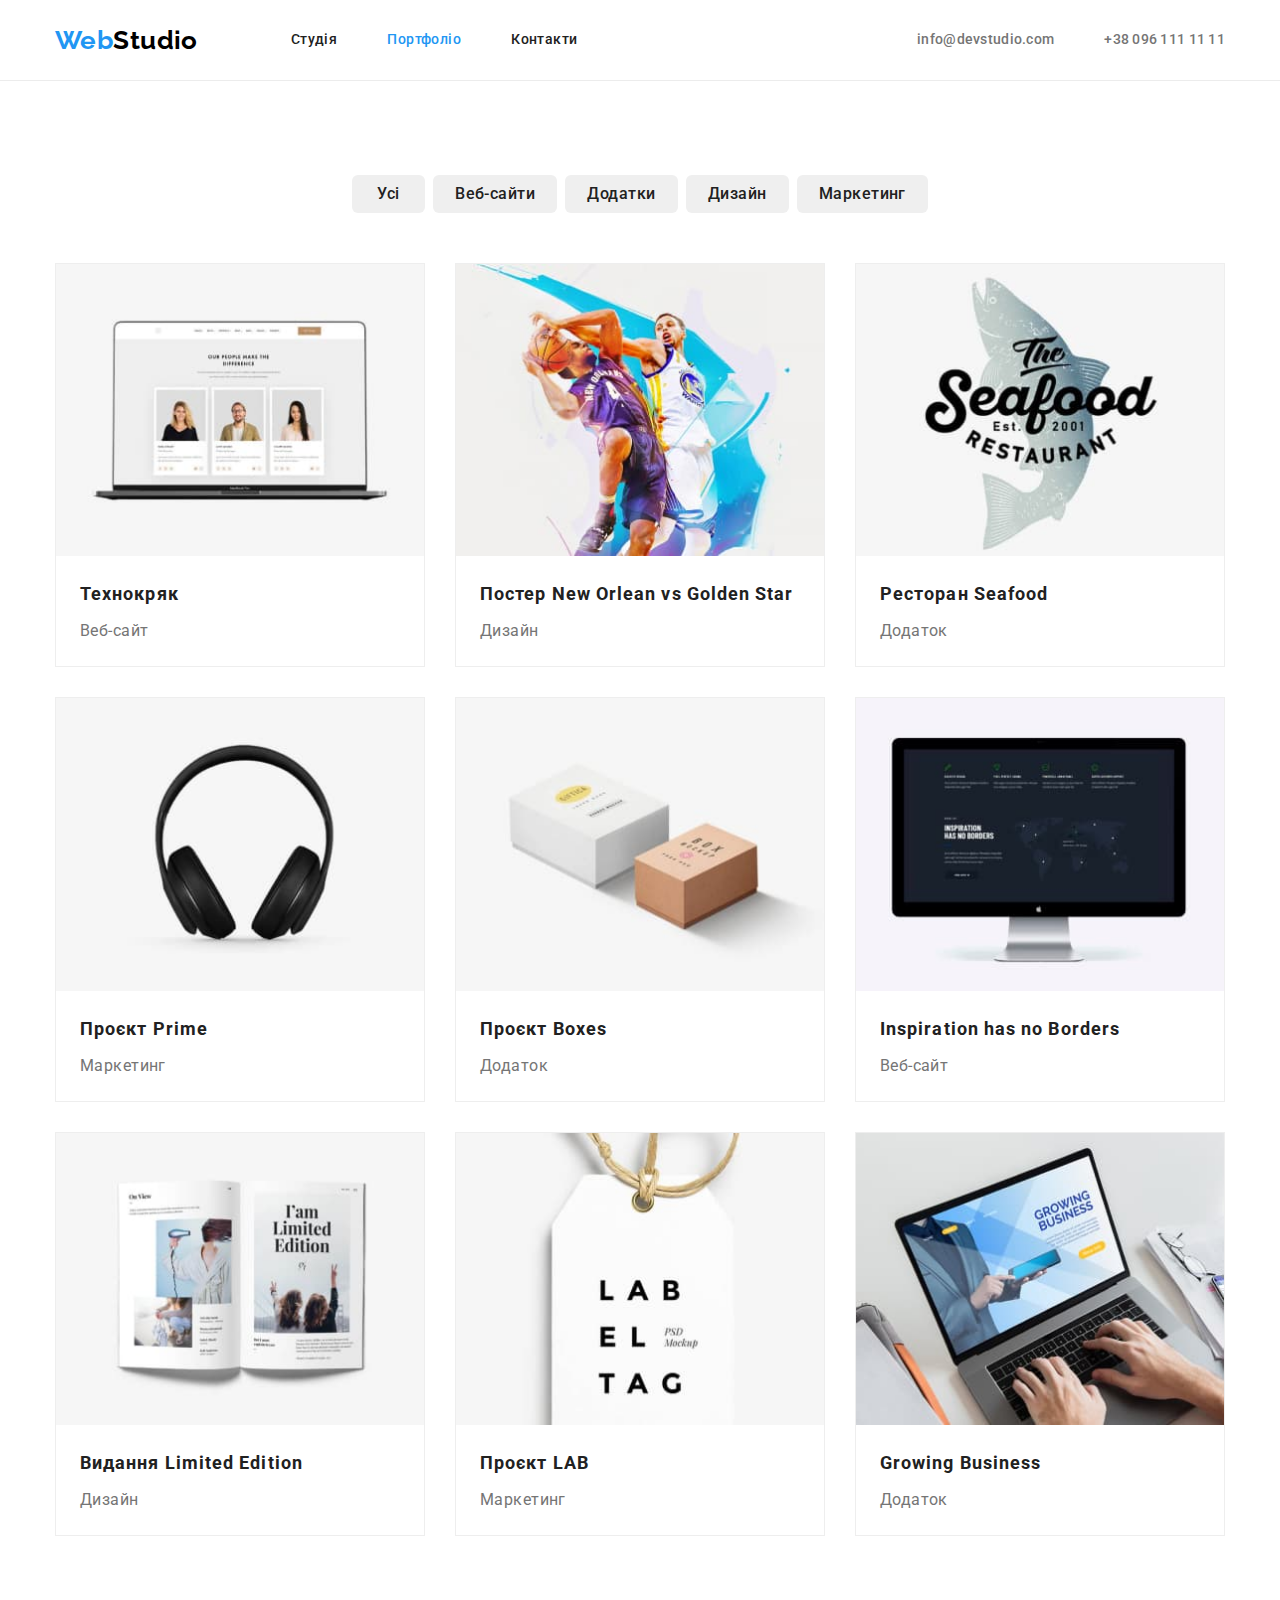
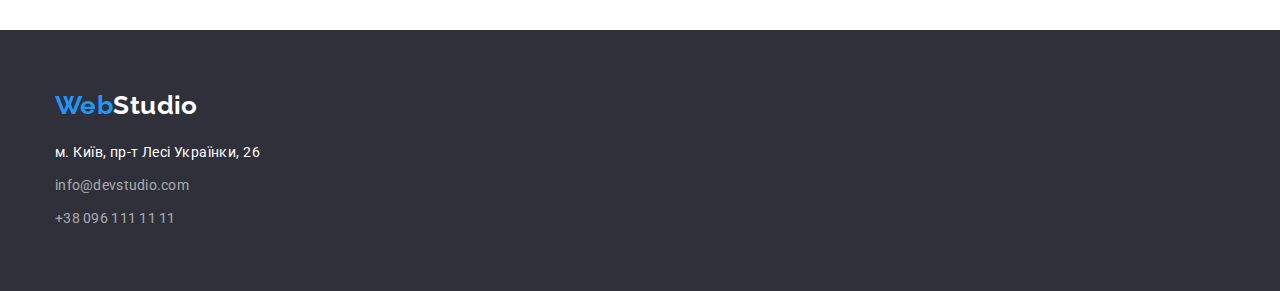
==== commit 52ed1c00: "коментарі" ====
--- a/portfolio.html
+++ b/portfolio.html
@@ -159,7 +159,7 @@
           <li class="contacts-list">
             <a class="link address-cont contacts" href="mailto:info@devstudio.com">info@devstudio.com</a>
           </li>
-          <li class="contacts-list ">
+          <li class="contacts-list">
             <a class="link address-cont contacts" href="tel:+380961111111">+38 096 111 11 11</a>
           </li>
         </ul>
--- a/css/styles.css
+++ b/css/styles.css
@@ -147,11 +147,6 @@
   margin-left: 50px;
 }
 
-/* .site-nav-link:hover,
-.site-nav-link:focus{
-    color: var(--accent-color);
-} */
-
 .contacts {
   display: flex;
   margin-left: auto;
@@ -174,7 +169,7 @@
   color: var(--accent-color);
 }
 
-/* Hero */
+/* ----------Hero-------------- */
 .hero {
   padding: 200px 0px;
   background-color: #2f303a;
@@ -222,7 +217,7 @@
   background-color: #188ce8;
 }
 
-/* Section */
+/* --------Section--------- */
 .section {
   padding-top: 94px;
   padding-bottom: 94px;
@@ -238,7 +233,7 @@
   line-height: 1.17;
   text-align: center;
 }
-/* Featchers */
+/* -------Featchers--------- */
 .feature-list {
   display: flex;
 
@@ -257,10 +252,6 @@
   line-height: 1.14;
   text-transform: uppercase;
 }
-
-/* .feature-list .title {
-    color: var(--title-text-color);
-} */
 
 .feature-list p {
   margin-top: 0px;
@@ -320,7 +311,7 @@
   text-align: center;
 }
 
-/* footer */
+/* -------Footer------- */
 
 .footer {
   background-color: #2f303a;
@@ -345,11 +336,11 @@
   line-height: 1.71;
 }
 
-.contact-list {
+.contacts-list {
   margin-top: 9px;
 }
 
-/* Projects */
+/* -------Projects------- */
 .filter {
   display: flex;
   justify-content: center;
